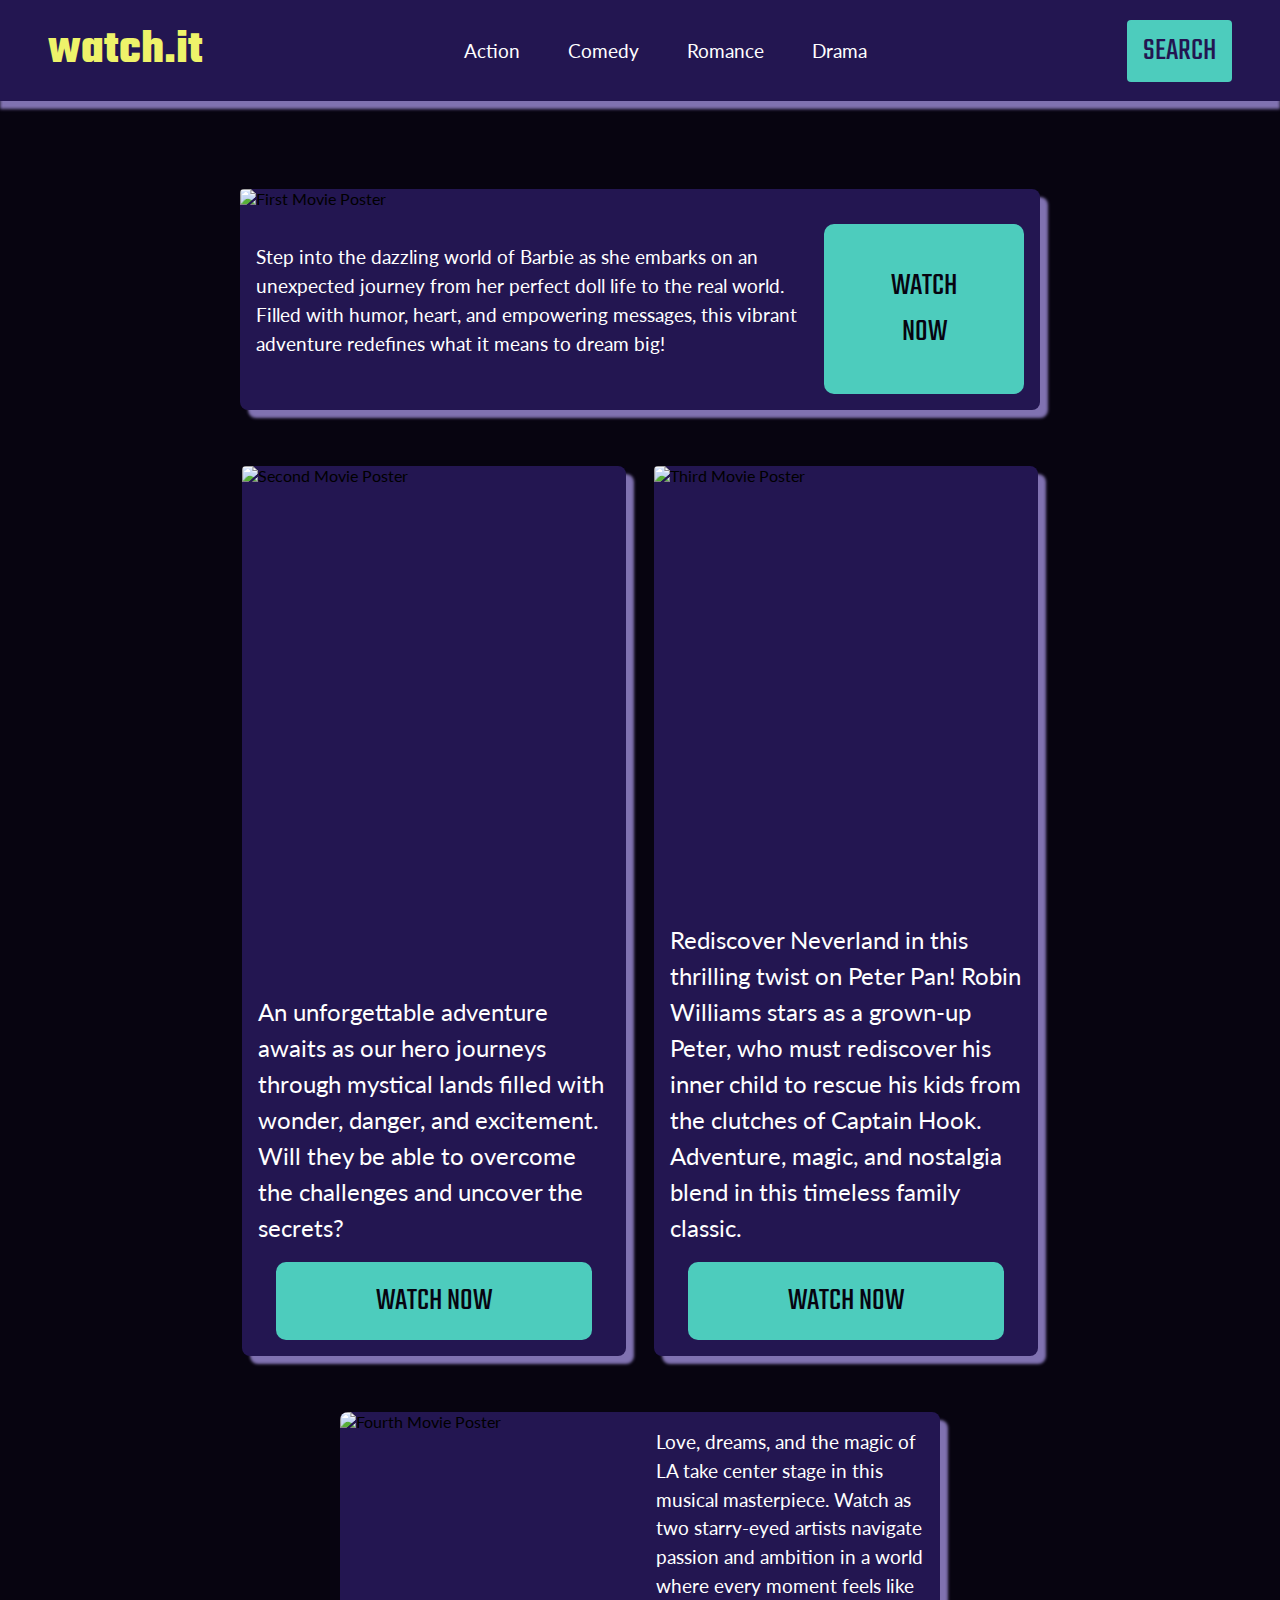
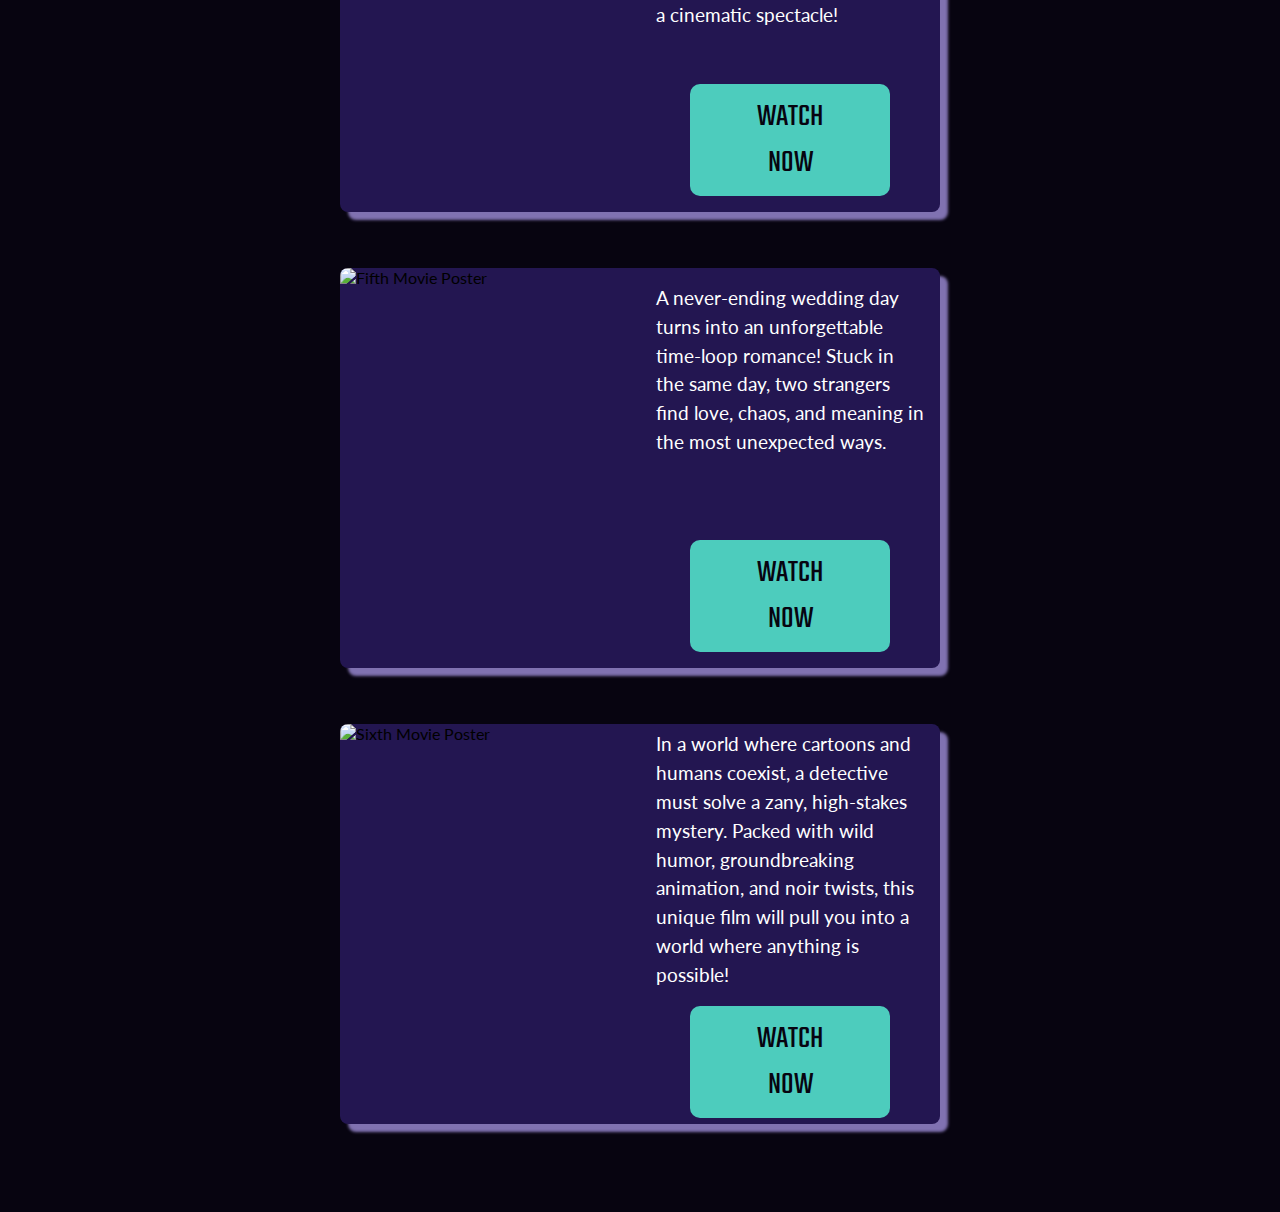
==== Task2/index.html @ 11639f9b "Add files via upload" ====
<!DOCTYPE html>
<html lang="en">
<head>
    <meta charset="UTF-8">
    <meta name="viewport" content="width=device-width, initial-scale=1.0">
    <title>watch.it</title>
    <!-- Link to external CSS stylesheet -->
    <link rel="stylesheet" href="styles.css">
</head>

<body>
    <!-- Website header section -->
    <header>
        <div class="header-inner">
            <!-- Website title -->
            <h1>watch.it</h1>
            
            <!-- Navigation links for movie genres -->
            <nav>
                <a href="#">Action</a>
                <a href="#">Comedy</a>
                <a href="#">Romance</a>
                <a href="#">Drama</a>
            </nav>
            
            <!-- Search button in the header -->
            <button class="search-button">SEARCH</button>
        </div>
    </header>

    <!-- Main content area -->
    <main>
        <div class="poster-container">
            <!-- First movie poster -->
             <div class="movie-poster poster-1">
                <img src="/Images/barbie.jpg" alt="First Movie Poster" class="poster-image">
                <div class="poster-content">
                    <div class="poster-description">
                        <p>Step into the dazzling world of Barbie as she embarks on an unexpected journey from her perfect doll life to the real world. Filled with humor, heart, and empowering messages, this vibrant adventure redefines what it means to dream big!</p>
                    </div>
                    <!-- Button to watch the first movie -->
                    <button class="watch-now watch-now-1">WATCH NOW</button>
                </div>
            </div>
            
            <!-- Second movie poster -->
             <div class="movie-poster poster-2">
                <img src="/Images/hidden-figures.jpg" alt="Second Movie Poster" class="poster-image">
                <div class="poster-content">
                    <div class="poster-description">
                        <p>An unforgettable adventure awaits as our hero journeys through mystical lands filled with wonder, danger, and excitement. Will they be able to overcome the challenges and uncover the secrets?</p>
                    </div>
                    <!-- Button to watch the second movie -->
                    <button class="watch-now watch-now-2">WATCH NOW</button>
                </div>
            </div>
            
            <!-- Third movie poster -->
             <div class="movie-poster poster-3">
                <img src="/Images/hook.jpg" alt="Third Movie Poster" class="poster-image">
                <div class="poster-content">
                    <div class="poster-description">
                        <p>Rediscover Neverland in this thrilling twist on Peter Pan! Robin Williams stars as a grown-up Peter, who must rediscover his inner child to rescue his kids from the clutches of Captain Hook. Adventure, magic, and nostalgia blend in this timeless family classic.</p>
                    </div>
                    <!-- Button to watch the third movie -->
                    <button class="watch-now watch-now-3">WATCH NOW</button>
                </div>
            </div>
            
            <!-- Fourth movie poster -->
             <div class="movie-poster poster-4">
                <img src="/Images/la-la-land.jpg" alt="Fourth Movie Poster" class="poster-image">
                <div class="poster-content">
                    <div class="poster-description">
                        <p>Love, dreams, and the magic of LA take center stage in this musical masterpiece. Watch as two starry-eyed artists navigate passion and ambition in a world where every moment feels like a cinematic spectacle!</p>
                    </div>
                    <!-- Button to watch the fourth movie -->
                    <button class="watch-now watch-now-4">WATCH NOW</button>
                </div>
            </div>

            <!-- Fifth movie poster -->
            <div class="movie-poster poster-5">
                <img src="/Images/palm-springs.jpg" alt="Fifth Movie Poster" class="poster-image">
                <div class="poster-content">
                    <div class="poster-description">
                        <p>A never-ending wedding day turns into an unforgettable time-loop romance! Stuck in the same day, two strangers find love, chaos, and meaning in the most unexpected ways.</p>
                    </div>
                    <!-- Button to watch the fifth movie -->
                    <button class="watch-now watch-now-5">WATCH NOW</button>
                </div>
            </div>

            <!-- Sixth movie poster -->
            <div class="movie-poster poster-6">
                <img src="/Images/who-framed-roger-rabbit.jpg" alt="Sixth Movie Poster" class="poster-image">
                <div class="poster-content">
                    <div class="poster-description">
                        <p>In a world where cartoons and humans coexist, a detective must solve a zany, high-stakes mystery. Packed with wild humor, groundbreaking animation, and noir twists, this unique film will pull you into a world where anything is possible!</p>
                    </div>
                    <!-- Button to watch the sixth movie -->
                    <button class="watch-now watch-now-6">WATCH NOW</button>
                </div>
            </div>
        </div>
    </main>  
</body>
</html>
---- Task2/styles.css ----
@import url('https://fonts.googleapis.com/css2?family=Teko:wght@400;700&family=Lato:wght@400;700&display=swap');

/* Reset styles for all elements */
* {
    margin: 0;
    padding: 0;
    box-sizing: border-box;
}

/* Basic styling for body and html */
body, html {
    overflow-x: hidden;
    font-family: 'Lato';
    background-color: #070410; /* Dark background for the body */
}

/* Styling for header */
.header-inner {
    display: flex;
    justify-content: space-between;
    align-items: center;
    background-color: #231651;
    color: #FFFFFF;
    padding: 16px 24px;
    position: sticky; /* Sticks header to the top on scroll */
    top: 0;
    width: 100%;
    z-index: 1000; /* Ensures header stays on top */
    box-shadow: 0px 8px 3px #8072b1; /* Adds shadow below header */
}

/* Header title style */
.header-inner h1 {
    font-family: 'Teko';
    font-size: 2em;
    color: #EEF36A; /* Light yellow color for title */
}

/* Navigation styling */
nav {
    display: flex;
    gap: 16px; /* Spacing between nav links */
}

nav a {
    color: #FFFFFF;
    text-decoration: none;
    font-size: 1.2em;
}

/* Styling for search button */
.search-button {
    font-family: 'Teko';
    font-size: 2em;
    color: #231651;
    background-color: #4DCCBD;
    border: none;
    padding: 8px 16px;
    border-radius: 4px;
    cursor: pointer;
    transition: background-color 0.3s, color 0.3s; /* Adds hover transition */
}

.search-button:hover {
    background-color: #EEF36A;
    color: #000000;
}

/* Styling for the main poster container */
.poster-container {
    display: flex;
    justify-content: center;
    align-items: flex-start;
    flex-wrap: wrap;
    gap: 16px;
    max-width: 100%;
    margin: 0 auto;
    padding: 16px;
}

/* Styling for individual movie posters */
.movie-poster {
    display: flex;
    flex-direction: column;
    align-items: center;
    text-align: left;
    width: 100%;
    max-width: 900px;
    margin: 24px auto;
    background-color: #231651;
    border-radius: 8px;
    box-shadow: 8px 8px 3px #8072b1; /* Shadow around poster */
}

/* Poster image styling */
.poster-image {
    width: 100%;
    border-radius: 4px 4px 0 0; /* Rounded corners at top of image */
}

/* Content styling within each poster */
.poster-content {
    display: flex;
    flex-direction: column;
    align-items: center;
    padding: 16px;
    text-align: left;
    width: 100%;
}

/* Description text within each poster */
.poster-description {
    color: #ffffff;
    font-size: 1.5em;
    line-height: 1.5em;
    width: 100%;
    margin-bottom: 16px;
    text-align: left;
}

/* Styling for 'Watch Now' button */
.watch-now {
    font-family: 'Teko';
    font-size: 2em;
    color: #070410;
    background-color: #4DCCBD;
    border: none;
    padding: 10px 100px;
    border-radius: 10px;
    cursor: pointer;
    transition: background-color 0.3s, color 0.3s;
}

.watch-now:hover {
    background-color: #EEF36A;
    color: #000000;
}

/* Responsive Styles */

/* Mobile view adjustments (max-width: 720px) */
@media (max-width: 720px) {

    .header-inner {
        padding: 16px;
        width: 100%;
    }

    .header-inner h1 {
        font-size: 2em; /* Smaller font for mobile */
    }

    nav {
        display: none; /* Hide navigation links on mobile */
    }

    .search-button,
    .watch-now {
        padding: 8px 16px; 
    }

    .poster-container {
        width: 100%;
        padding: 16px 0; 
        box-sizing: border-box; 
    }

    .movie-poster {
        margin: 16px 0;
    }
}

/* Tablet view adjustments (min-width: 720px and max-width: 1024px) */
@media (min-width: 720px) and (max-width: 1024px) {
    .header-inner {
        padding: 32px;
        display: flex;
        justify-content: space-between;
        align-items: center;
    }

    .header-inner h1 {
        font-size: 3em; /* Larger font for tablet */
    }

    nav {
        display: flex; /* Display navigation links on tablet */
        gap: 16px;
    }

    .search-button,
    .watch-now{
        padding: 8px 16px;
    }

    .poster-container {
        display: flex;
        flex-wrap: wrap;
        justify-content: space-between;
        padding: 32px;
    }

    .movie-poster {
        width: 48%;
        margin: 16px 0;
        height: 900px;
        display: flex;
        flex-direction: column;
        justify-content: space-between;
    }

    .poster-content {
        display: flex;
        flex-direction: column;
        justify-content: space-between;
        align-items: center;
        flex-grow: 1;
        text-align: center;
        padding: 20px;
    }

    .watch-now {
        margin-top: 30px;
        flex-shrink: 0;
        width: 140px;
        height: 100px;
        line-height: 30px;
        white-space: normal;
        display: flex;
        align-items: center;
        justify-content: center;
        text-align: center;
        margin-top: 0px;
        margin-bottom: 10px;
    }

}

/* Desktop view adjustments (min-width: 1024px) */
@media (min-width: 1024px) {

    /* Header styling for desktop */
    .header-inner {
        display: flex;
        justify-content: space-between;
        align-items: center;
        padding: 16px 48px;
    }

    .header-inner h1{
        font-size: 3em;
    }

    nav {
        display: flex;
        gap: 48px;
    }

    /* General container for posters */
    .poster-container {
        display: flex;
        justify-content: space-between;
        flex-wrap: wrap;
        width: 70%;
        max-width: 1200px;
        margin: 24px auto;
        padding: 48px;
        gap: 24px;
    }

    /* Individual movie poster adjustments */
    .movie-poster {
        display: flex;
        flex-direction: column;
        align-items: center;
        width: 90%;
        max-width: 600px;
        margin: 16px auto;
        padding: 0;
    }

    .poster-image {
        width: 100%;
        border-radius: 4px 4px 0 0;
        margin: 0;
        height: auto;
    }

    /* Layout for first poster */
    .poster-1 {
        width: 100%;
        max-width: 900px;
        margin: 16px auto;
    }

    .poster-1 .poster-content {
        display: flex;
        flex-direction: row;
        align-items: center;
        width: 100%;
    }

    .poster-1 .poster-description {
        flex: 1;
        color: #ffffff;
        font-size: 1.2em;
        line-height: 1.5em;
        padding-right: 16px;
    }

    .poster-1 .watch-now {
        flex-shrink: 0;
        width: 130px;
        height: 170px;
        white-space: normal;
        display: flex;
        align-items: center;
        justify-content: center;
        text-align: center;
        margin: 0;
    }

    /* Row layout for second and third posters */
    .poster-2, .poster-3 {
        width: 48%;
        display: flex;
        flex-direction: column;
        justify-content: space-between;
        height: 890px;
        padding: 0;
        box-sizing: border-box;
    }

    .poster-2 .poster-image, 
    .poster-3 .poster-image {
        width: 100%;
        height: auto;
        border-radius: 4px 4px 0 0;
    }

    /* Center align Watch Now button for second and third posters */
    .poster-2 .watch-now, 
    .poster-3 .watch-now {
        align-self: center;
        margin-top: 0;
        padding: 16px;
        width: 90%;
    }

    /* Side-by-side layout for fourth, fifth, and sixth posters */
    .poster-4, .poster-5, .poster-6 {
        display: flex;
        flex-direction: row;
        align-items: stretch;
        width: 100%;
        max-width: 600px;
        height: 400px;
    }

    .poster-4 .poster-image,
    .poster-5 .poster-image,
    .poster-6 .poster-image {
        width: 50%;
        height: 100%;
        border-radius: 8px 0 0 8px;
        margin: 0;
        object-fit: cover;
    }

    .poster-4 .poster-content,
    .poster-5 .poster-content,
    .poster-6 .poster-content {
        display: flex;
        flex-direction: column;
        justify-content: center;
        width: 50%;
        padding-left: 16px;
    }

    .poster-4 .poster-description,
    .poster-5 .poster-description,
    .poster-6 .poster-description {
        flex: 1;
        color: #ffffff;
        font-size: 1.2em;
        line-height: 1.5em;
        margin-bottom: 16px;
    }

    .poster-4 .watch-now,
    .poster-5 .watch-now,
    .poster-6 .watch-now {
        align-self: center;
        width: 200px;
        display: flex;
        align-items: center;
        justify-content: center;
        text-align: center;
        margin: 0 auto;
    }
}
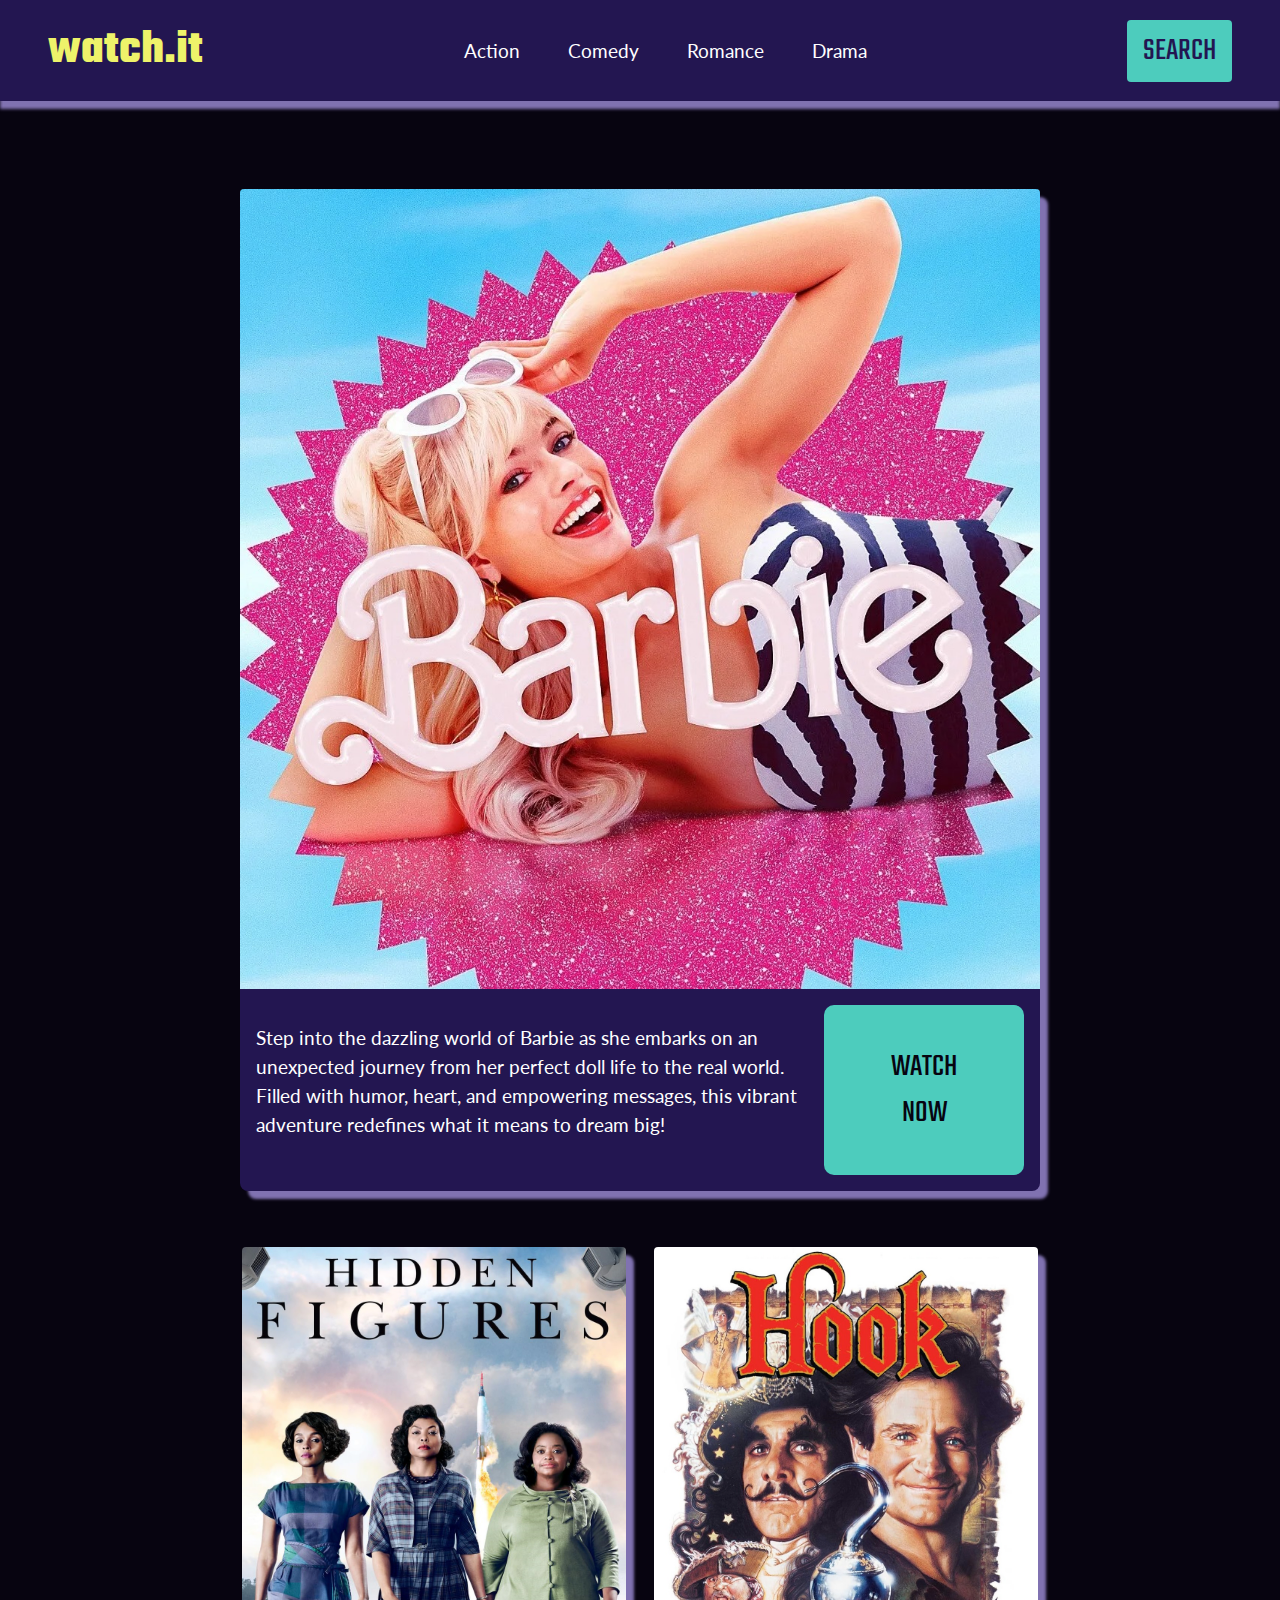
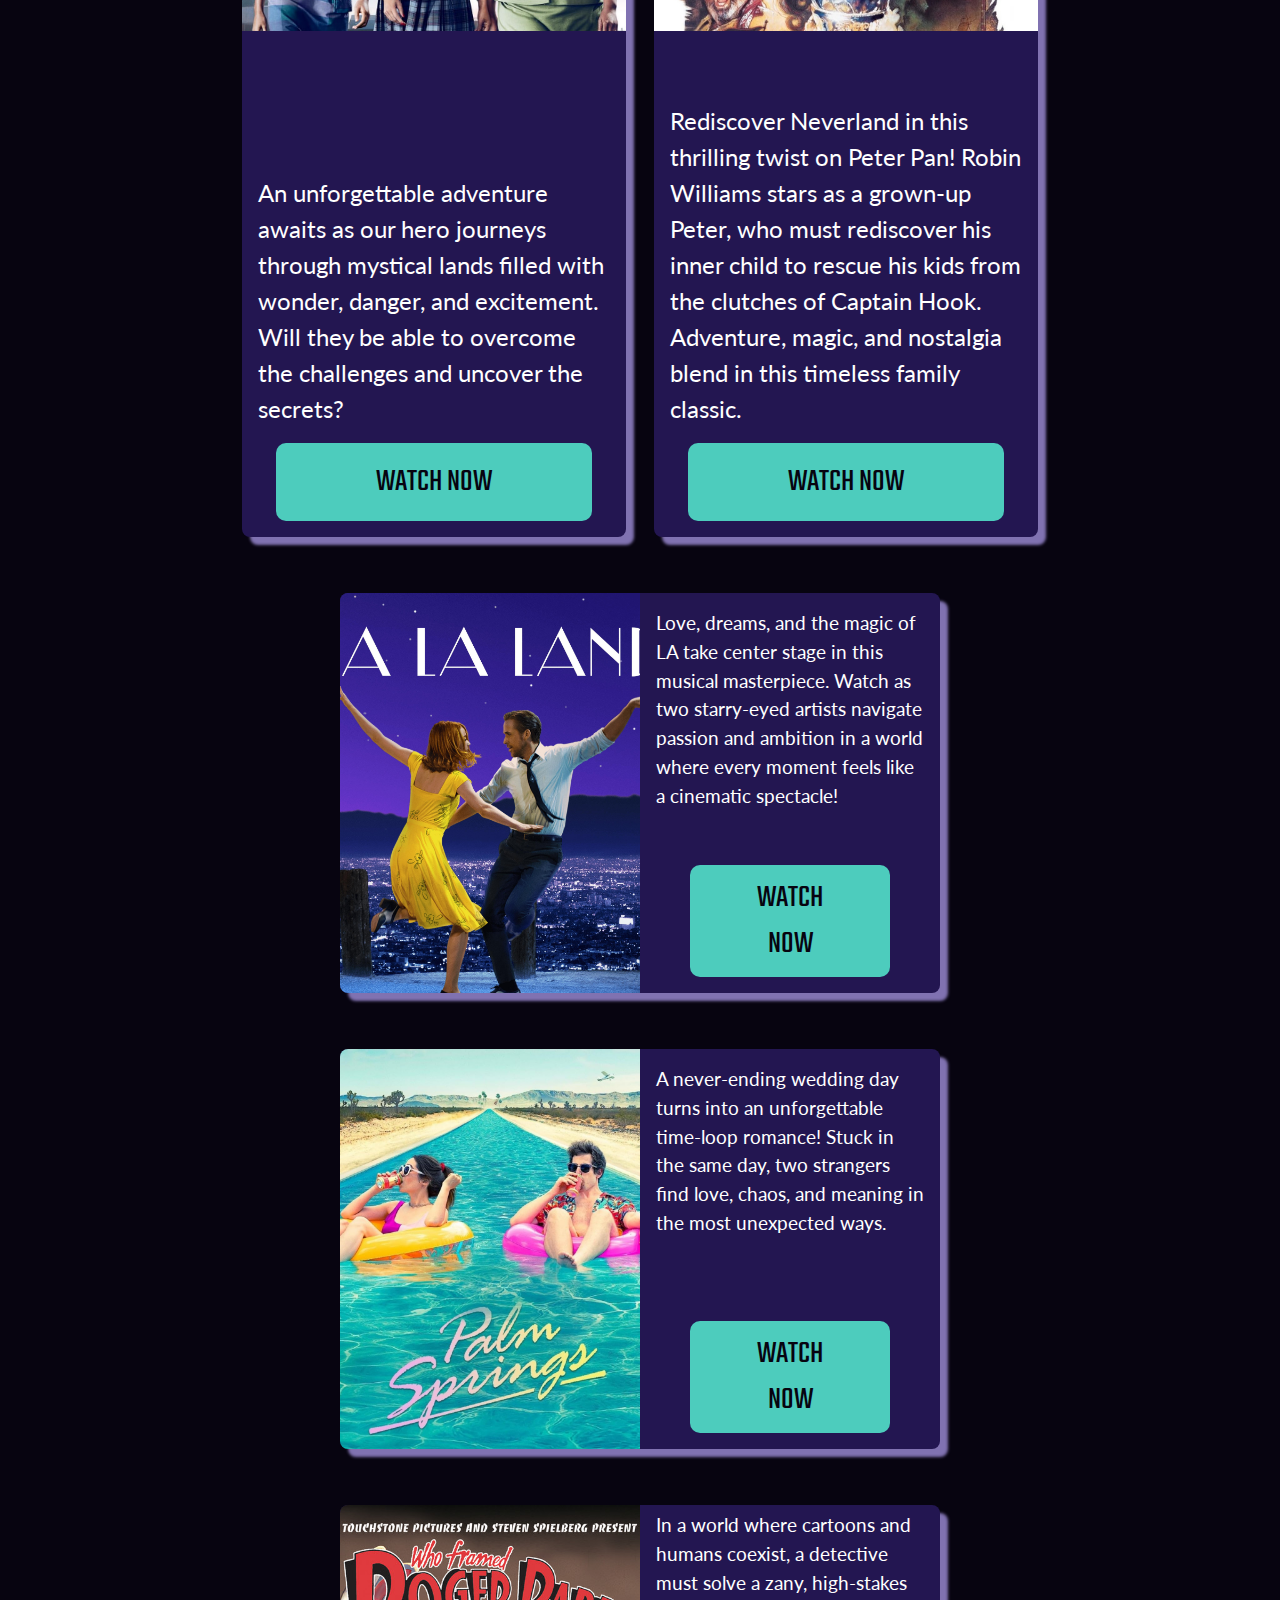
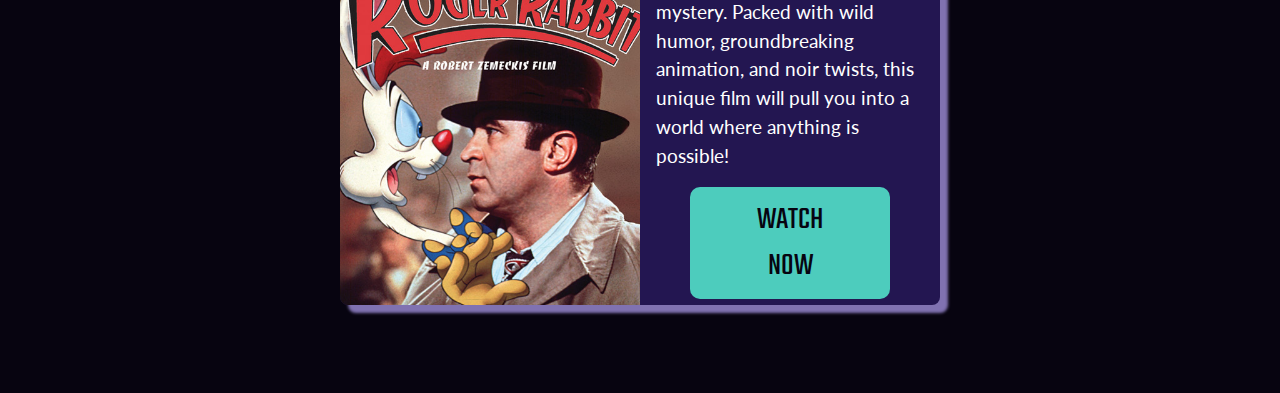
==== commit e8030bd7: "Add files via upload" ====
--- a/Task2/index.html
+++ b/Task2/index.html
@@ -33,7 +33,7 @@
         <div class="poster-container">
             <!-- First movie poster -->
              <div class="movie-poster poster-1">
-                <img src="/Images/barbie.jpg" alt="First Movie Poster" class="poster-image">
+                <img src="/Task2/Images/barbie.jpg" alt="First Movie Poster" class="poster-image">
                 <div class="poster-content">
                     <div class="poster-description">
                         <p>Step into the dazzling world of Barbie as she embarks on an unexpected journey from her perfect doll life to the real world. Filled with humor, heart, and empowering messages, this vibrant adventure redefines what it means to dream big!</p>
@@ -45,7 +45,7 @@
             
             <!-- Second movie poster -->
              <div class="movie-poster poster-2">
-                <img src="/Images/hidden-figures.jpg" alt="Second Movie Poster" class="poster-image">
+                <img src="/Task2/Images/hidden-figures.jpg" alt="Second Movie Poster" class="poster-image">
                 <div class="poster-content">
                     <div class="poster-description">
                         <p>An unforgettable adventure awaits as our hero journeys through mystical lands filled with wonder, danger, and excitement. Will they be able to overcome the challenges and uncover the secrets?</p>
@@ -57,7 +57,7 @@
             
             <!-- Third movie poster -->
              <div class="movie-poster poster-3">
-                <img src="/Images/hook.jpg" alt="Third Movie Poster" class="poster-image">
+                <img src="/Task2/Images/hook.jpg" alt="Third Movie Poster" class="poster-image">
                 <div class="poster-content">
                     <div class="poster-description">
                         <p>Rediscover Neverland in this thrilling twist on Peter Pan! Robin Williams stars as a grown-up Peter, who must rediscover his inner child to rescue his kids from the clutches of Captain Hook. Adventure, magic, and nostalgia blend in this timeless family classic.</p>
@@ -69,7 +69,7 @@
             
             <!-- Fourth movie poster -->
              <div class="movie-poster poster-4">
-                <img src="/Images/la-la-land.jpg" alt="Fourth Movie Poster" class="poster-image">
+                <img src="/Task2/Images/la-la-land.jpg" alt="Fourth Movie Poster" class="poster-image">
                 <div class="poster-content">
                     <div class="poster-description">
                         <p>Love, dreams, and the magic of LA take center stage in this musical masterpiece. Watch as two starry-eyed artists navigate passion and ambition in a world where every moment feels like a cinematic spectacle!</p>
@@ -81,7 +81,7 @@
 
             <!-- Fifth movie poster -->
             <div class="movie-poster poster-5">
-                <img src="/Images/palm-springs.jpg" alt="Fifth Movie Poster" class="poster-image">
+                <img src="/Task2/Images/palm-springs.jpg" alt="Fifth Movie Poster" class="poster-image">
                 <div class="poster-content">
                     <div class="poster-description">
                         <p>A never-ending wedding day turns into an unforgettable time-loop romance! Stuck in the same day, two strangers find love, chaos, and meaning in the most unexpected ways.</p>
@@ -93,7 +93,7 @@
 
             <!-- Sixth movie poster -->
             <div class="movie-poster poster-6">
-                <img src="/Images/who-framed-roger-rabbit.jpg" alt="Sixth Movie Poster" class="poster-image">
+                <img src="/Task2/Images/who-framed-roger-rabbit.jpg" alt="Sixth Movie Poster" class="poster-image">
                 <div class="poster-content">
                     <div class="poster-description">
                         <p>In a world where cartoons and humans coexist, a detective must solve a zany, high-stakes mystery. Packed with wild humor, groundbreaking animation, and noir twists, this unique film will pull you into a world where anything is possible!</p>
